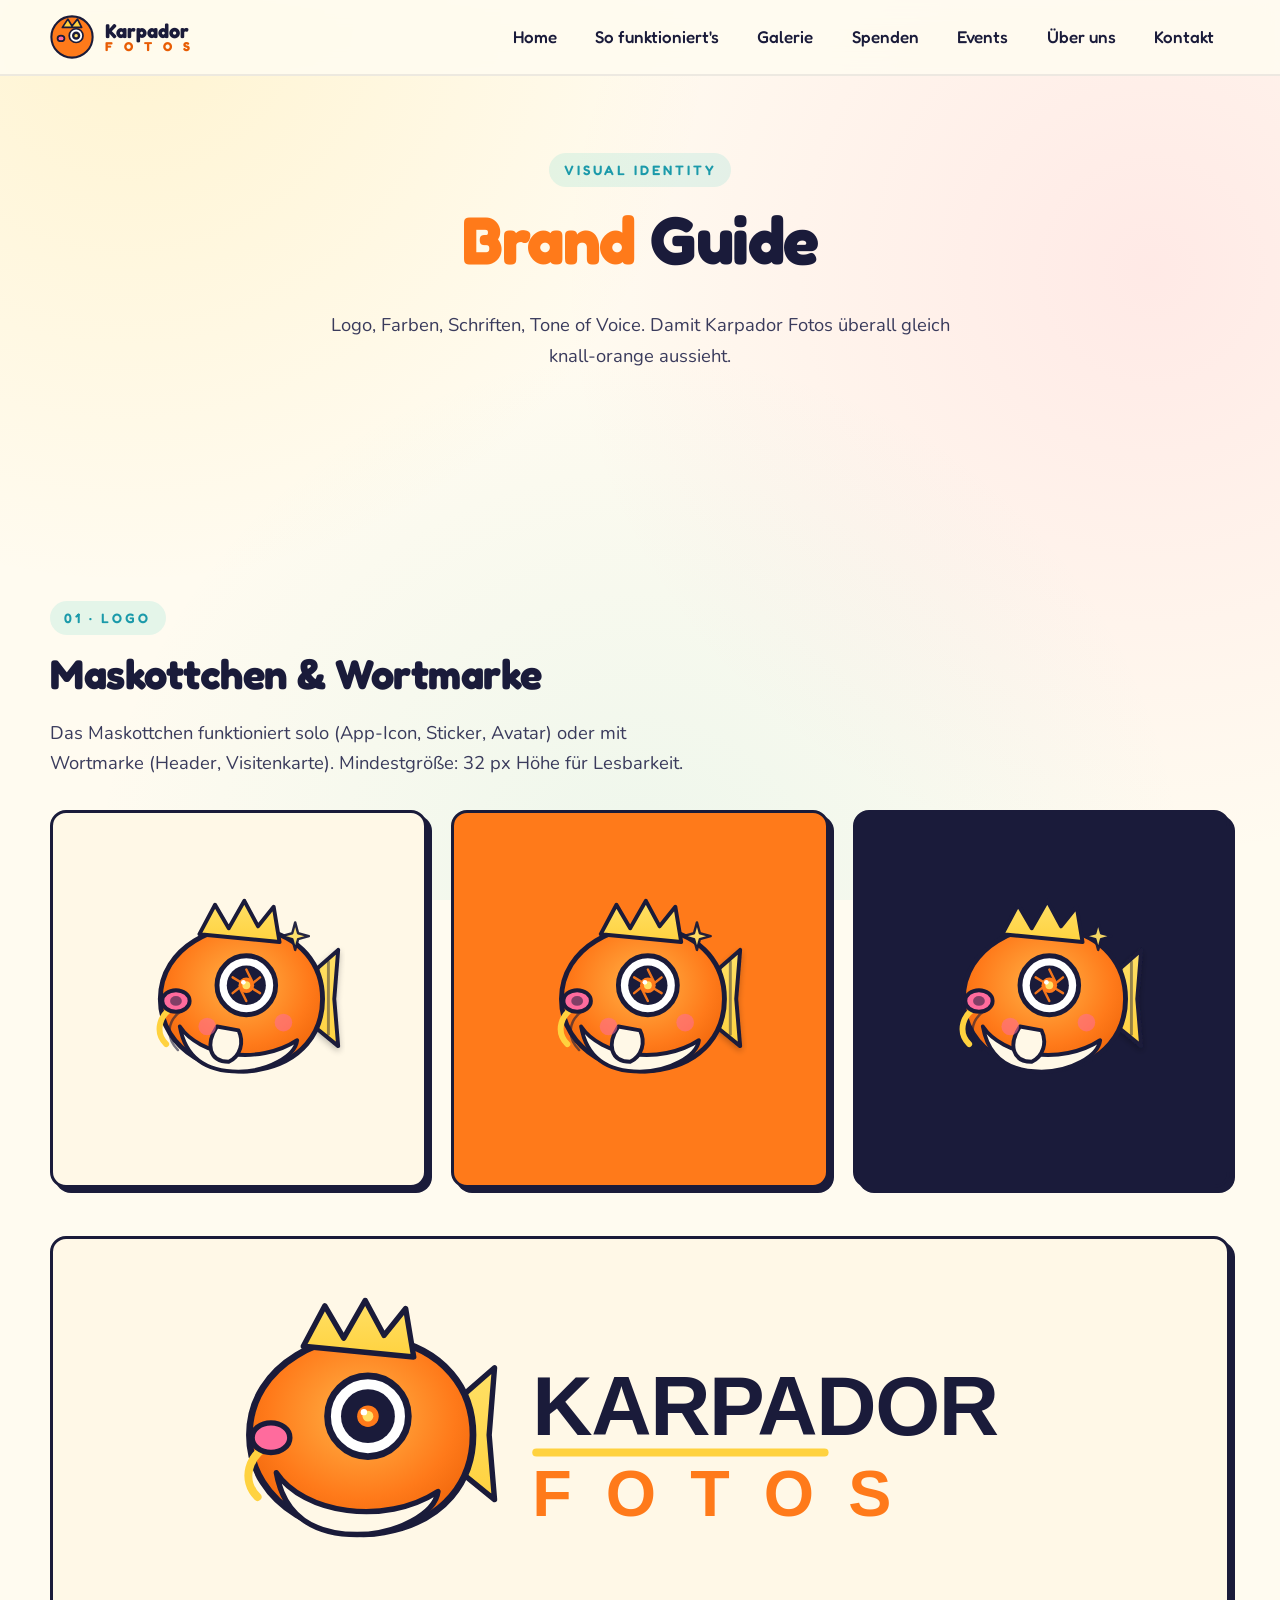
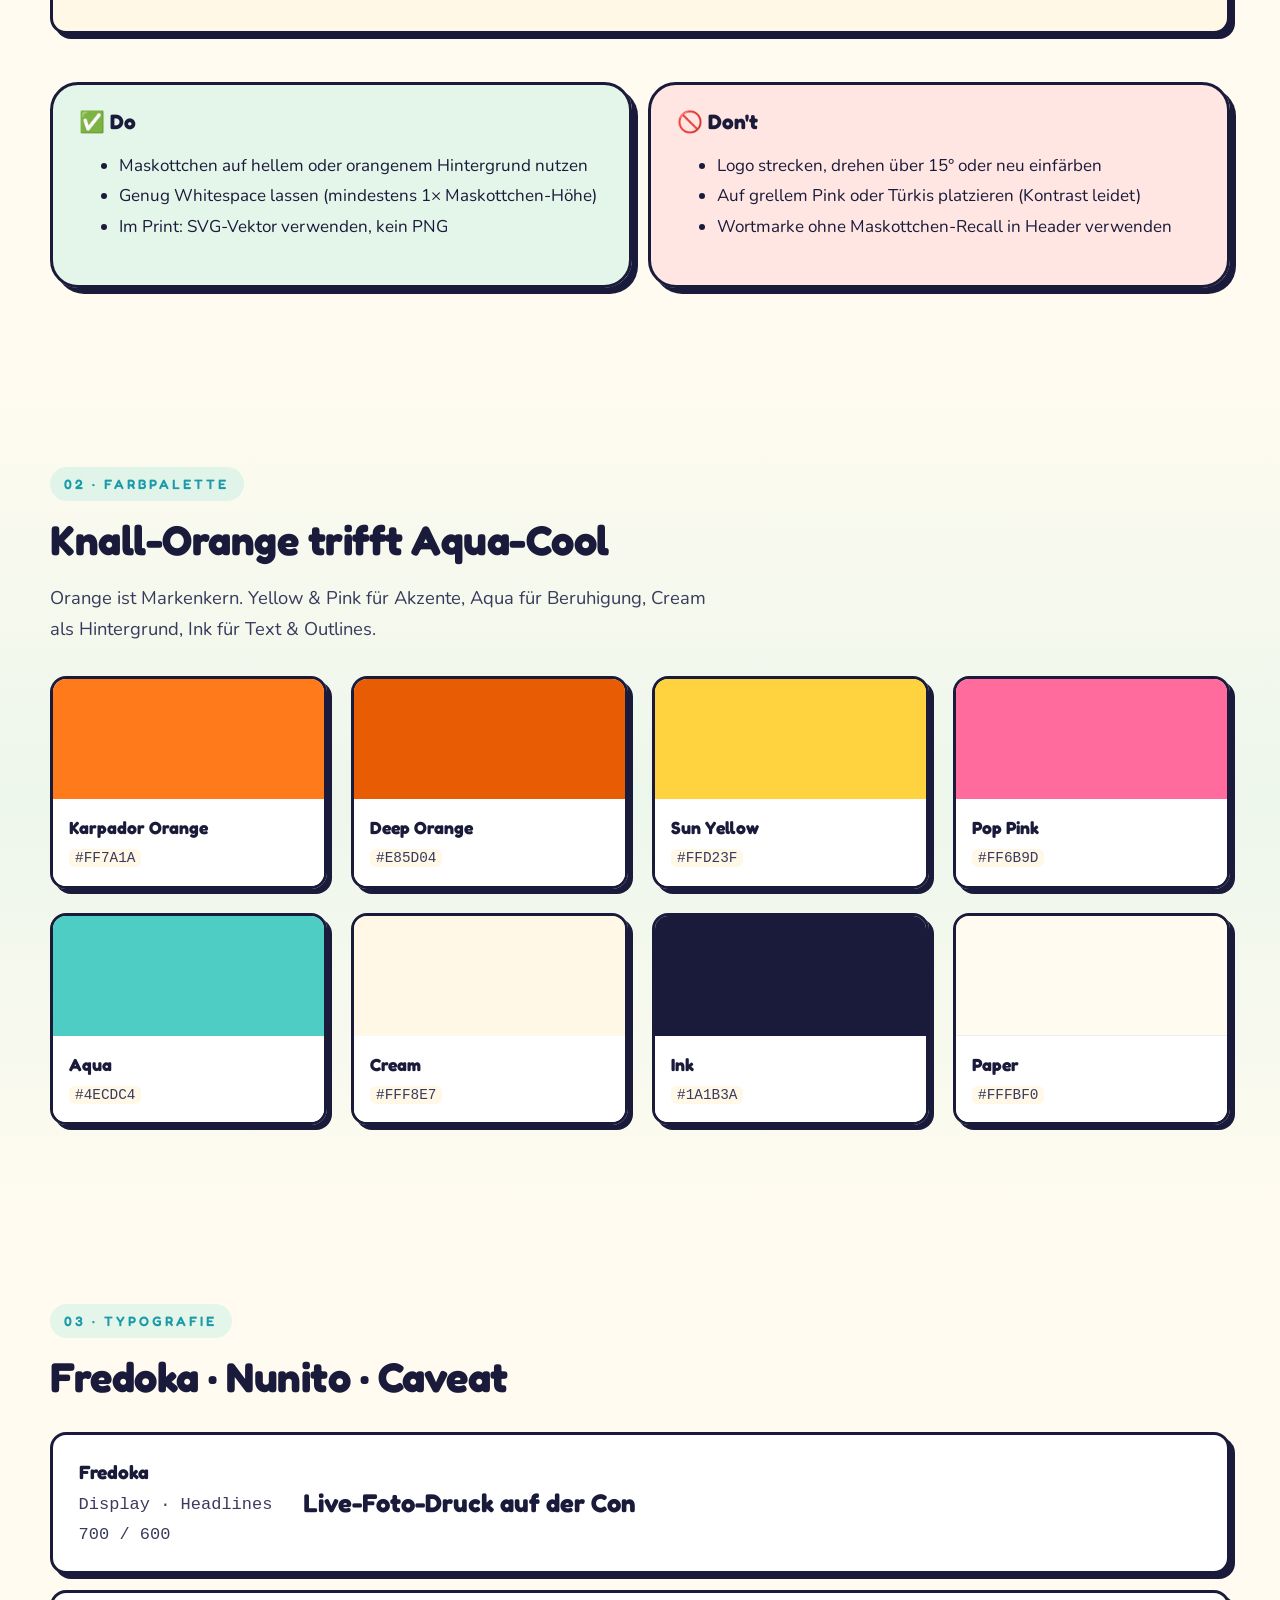
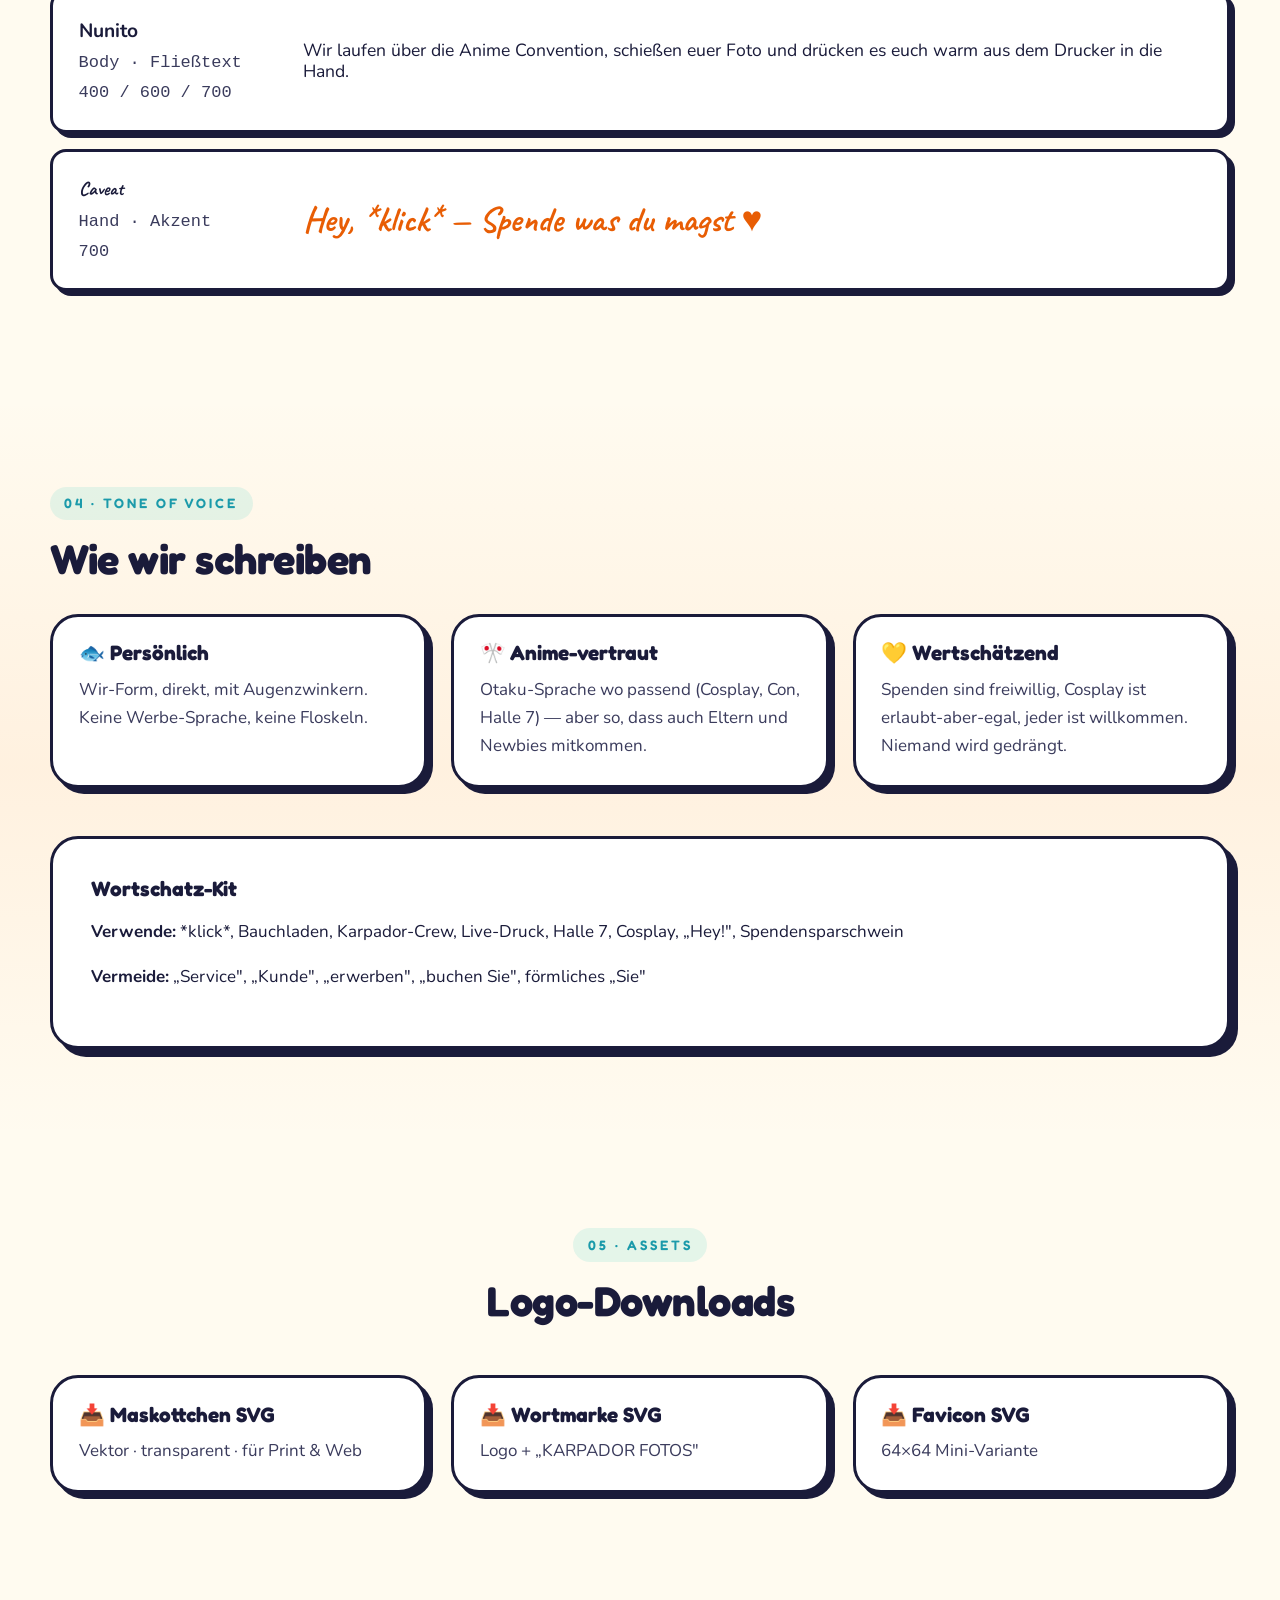
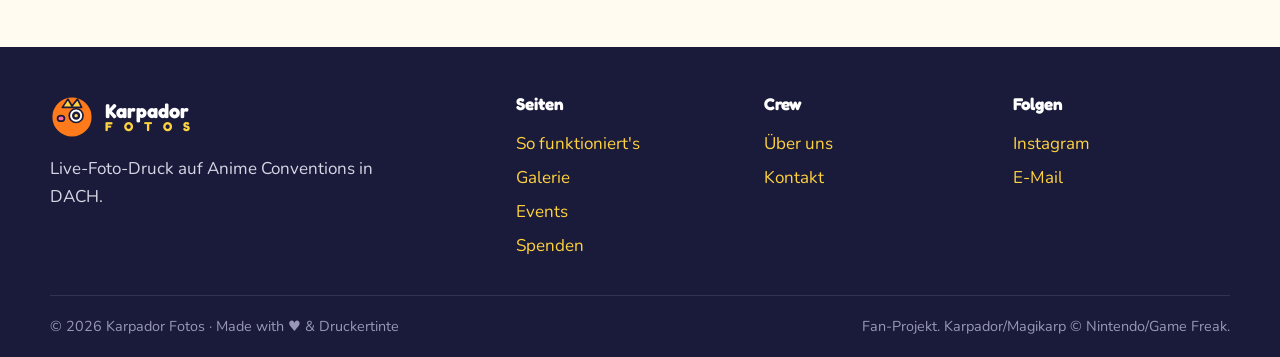
==== brand.html @ 67f91f90 "feat: add full Karpador Fotos convention photo booth website Add complete static website for the ani" ====
<!doctype html>
<html lang="de">
<head>
  <meta charset="utf-8" />
  <meta name="viewport" content="width=device-width, initial-scale=1" />
  <title>Brand Guide — Karpador Fotos</title>
  <meta name="description" content="Logo, Farben, Typografie, Tone of Voice — die visuelle Identität von Karpador Fotos." />
  <link rel="icon" type="image/svg+xml" href="assets/favicon.svg" />
  <link rel="preconnect" href="https://fonts.googleapis.com" />
  <link rel="preconnect" href="https://fonts.gstatic.com" crossorigin />
  <link href="https://fonts.googleapis.com/css2?family=Fredoka:wght@500;600;700&family=Nunito:wght@400;600;700&family=Caveat:wght@700&display=swap" rel="stylesheet" />
  <link rel="stylesheet" href="styles.css" />
  <style>
    .swatch {
      border: 3px solid var(--ink); border-radius: var(--radius); overflow: hidden;
      box-shadow: 5px 5px 0 var(--ink);
    }
    .swatch .top { height: 120px; }
    .swatch .meta {
      padding: .9rem 1rem; background: #fff;
      font-family: var(--font-display);
    }
    .swatch .meta b { display: block; font-size: 1.1rem; }
    .swatch .meta code {
      background: var(--cream); padding: 1px 6px; border-radius: 6px;
      font-size: .9rem; color: var(--ink-soft);
    }

    .type-row {
      display: grid; grid-template-columns: 200px 1fr; gap: 1.5rem;
      align-items: center;
      padding: 1.4rem 1.6rem;
      border: 3px solid var(--ink); border-radius: var(--radius);
      background: #fff; box-shadow: 5px 5px 0 var(--ink);
      margin-bottom: 1rem;
    }
    @media (max-width: 700px) { .type-row { grid-template-columns: 1fr; } }
    .type-row .meta { font-family: var(--font-display); }
    .type-row .meta b { display:block; font-size: 1.2rem; }
    .type-row .meta code { color: var(--ink-soft); }
    .type-row .demo { font-size: 1.6rem; line-height: 1.2; }

    .logo-card {
      border: 3px solid var(--ink); border-radius: var(--radius);
      padding: 2rem; display: grid; place-items: center;
      background: var(--cream); box-shadow: 5px 5px 0 var(--ink);
      aspect-ratio: 1/1;
    }
    .logo-card.dark { background: var(--ink); }
    .logo-card.orange { background: var(--orange); }
    .logo-card img { max-width: 70%; }

    .do-dont {
      display: grid; gap: 1rem; grid-template-columns: 1fr 1fr;
    }
    @media (max-width: 700px) { .do-dont { grid-template-columns: 1fr; } }
    .do-dont .card { border-color: var(--ink); }
    .do-dont .card.do { background: rgba(78,205,196,.15); }
    .do-dont .card.dont { background: rgba(255,107,157,.15); }
  </style>
</head>
<body>

<header class="nav">
  <div class="container nav-inner">
    <a class="brand" href="index.html">
      <img src="assets/favicon.svg" alt="" />
      <span class="brand-text"><span>Karpador</span><span>F O T O S</span></span>
    </a>
    <button class="nav-toggle" aria-label="Menü"><span></span></button>
    <nav>
      <ul class="nav-links">
        <li><a href="index.html">Home</a></li>
        <li><a href="so-funktionierts.html">So funktioniert's</a></li>
        <li><a href="galerie.html">Galerie</a></li>
        <li><a href="spenden.html">Spenden</a></li>
        <li><a href="events.html">Events</a></li>
        <li><a href="ueber-uns.html">Über uns</a></li>
        <li><a href="kontakt.html">Kontakt</a></li>
      </ul>
    </nav>
  </div>
</header>

<section class="hero">
  <div class="container">
    <div class="section-head reveal">
      <span class="eyebrow">Visual Identity</span>
      <h1><span style="color:var(--orange)">Brand</span> Guide</h1>
      <p class="lead" style="margin: 0 auto;">Logo, Farben, Schriften, Tone of Voice. Damit Karpador Fotos überall gleich knall-orange aussieht.</p>
    </div>
  </div>
</section>

<!-- LOGO -->
<section>
  <div class="container">
    <span class="eyebrow">01 · Logo</span>
    <h2>Maskottchen & Wortmarke</h2>
    <p class="lead">Das Maskottchen funktioniert solo (App-Icon, Sticker, Avatar) oder mit Wortmarke (Header, Visitenkarte). Mindestgröße: 32 px Höhe für Lesbarkeit.</p>

    <div class="grid cols-3 mt-2">
      <div class="logo-card"><img src="assets/logo.svg" alt="" /></div>
      <div class="logo-card orange"><img src="assets/logo.svg" alt="" /></div>
      <div class="logo-card dark"><img src="assets/logo.svg" alt="" /></div>
    </div>

    <div class="logo-card mt-3" style="aspect-ratio: auto; padding: 3rem;">
      <img src="assets/wordmark.svg" alt="Karpador Fotos Wortmarke" style="max-width: 80%;" />
    </div>

    <div class="do-dont mt-3">
      <div class="card do">
        <h3>✅ Do</h3>
        <ul style="line-height: 1.8;">
          <li>Maskottchen auf hellem oder orangenem Hintergrund nutzen</li>
          <li>Genug Whitespace lassen (mindestens 1× Maskottchen-Höhe)</li>
          <li>Im Print: SVG-Vektor verwenden, kein PNG</li>
        </ul>
      </div>
      <div class="card dont">
        <h3>🚫 Don't</h3>
        <ul style="line-height: 1.8;">
          <li>Logo strecken, drehen über 15° oder neu einfärben</li>
          <li>Auf grellem Pink oder Türkis platzieren (Kontrast leidet)</li>
          <li>Wortmarke ohne Maskottchen-Recall in Header verwenden</li>
        </ul>
      </div>
    </div>
  </div>
</section>

<!-- COLOR -->
<section class="section-aqua">
  <div class="container">
    <span class="eyebrow">02 · Farbpalette</span>
    <h2>Knall-Orange trifft Aqua-Cool</h2>
    <p class="lead">Orange ist Markenkern. Yellow & Pink für Akzente, Aqua für Beruhigung, Cream als Hintergrund, Ink für Text & Outlines.</p>

    <div class="grid cols-4 mt-2">
      <div class="swatch"><div class="top" style="background:#FF7A1A"></div><div class="meta"><b>Karpador Orange</b><code>#FF7A1A</code></div></div>
      <div class="swatch"><div class="top" style="background:#E85D04"></div><div class="meta"><b>Deep Orange</b><code>#E85D04</code></div></div>
      <div class="swatch"><div class="top" style="background:#FFD23F"></div><div class="meta"><b>Sun Yellow</b><code>#FFD23F</code></div></div>
      <div class="swatch"><div class="top" style="background:#FF6B9D"></div><div class="meta"><b>Pop Pink</b><code>#FF6B9D</code></div></div>
      <div class="swatch"><div class="top" style="background:#4ECDC4"></div><div class="meta"><b>Aqua</b><code>#4ECDC4</code></div></div>
      <div class="swatch"><div class="top" style="background:#FFF8E7"></div><div class="meta"><b>Cream</b><code>#FFF8E7</code></div></div>
      <div class="swatch"><div class="top" style="background:#1A1B3A"></div><div class="meta"><b>Ink</b><code>#1A1B3A</code></div></div>
      <div class="swatch"><div class="top" style="background:#FFFBF0; border-bottom:1px solid #eee;"></div><div class="meta"><b>Paper</b><code>#FFFBF0</code></div></div>
    </div>
  </div>
</section>

<!-- TYPO -->
<section>
  <div class="container">
    <span class="eyebrow">03 · Typografie</span>
    <h2>Fredoka · Nunito · Caveat</h2>

    <div class="type-row mt-2">
      <div class="meta">
        <b style="font-family: 'Fredoka';">Fredoka</b>
        <code>Display · Headlines</code><br/>
        <code>700 / 600</code>
      </div>
      <div class="demo" style="font-family: 'Fredoka'; font-weight: 700;">
        Live-Foto-Druck auf der Con
      </div>
    </div>
    <div class="type-row">
      <div class="meta">
        <b style="font-family: 'Nunito';">Nunito</b>
        <code>Body · Fließtext</code><br/>
        <code>400 / 600 / 700</code>
      </div>
      <div class="demo" style="font-family: 'Nunito'; font-weight: 400; font-size: 1.1rem;">
        Wir laufen über die Anime Convention, schießen euer Foto und drücken es euch warm aus dem Drucker in die Hand.
      </div>
    </div>
    <div class="type-row">
      <div class="meta">
        <b style="font-family: 'Caveat';">Caveat</b>
        <code>Hand · Akzent</code><br/>
        <code>700</code>
      </div>
      <div class="demo" style="font-family: 'Caveat'; font-weight: 700; color: var(--orange-deep); font-size: 2.2rem;">
        Hey, *klick* — Spende was du magst ♥
      </div>
    </div>
  </div>
</section>

<!-- VOICE -->
<section class="section-orange">
  <div class="container">
    <span class="eyebrow">04 · Tone of Voice</span>
    <h2>Wie wir schreiben</h2>
    <div class="grid cols-3 mt-2">
      <div class="card">
        <h3>🐟 Persönlich</h3>
        <p>Wir-Form, direkt, mit Augenzwinkern. Keine Werbe-Sprache, keine Floskeln.</p>
      </div>
      <div class="card">
        <h3>🎌 Anime-vertraut</h3>
        <p>Otaku-Sprache wo passend (Cosplay, Con, Halle 7) — aber so, dass auch Eltern und Newbies mitkommen.</p>
      </div>
      <div class="card">
        <h3>💛 Wertschätzend</h3>
        <p>Spenden sind freiwillig, Cosplay ist erlaubt-aber-egal, jeder ist willkommen. Niemand wird gedrängt.</p>
      </div>
    </div>

    <div class="panel mt-3">
      <h3>Wortschatz-Kit</h3>
      <p><strong>Verwende:</strong> *klick*, Bauchladen, Karpador-Crew, Live-Druck, Halle 7, Cosplay, „Hey!", Spendensparschwein</p>
      <p><strong>Vermeide:</strong> „Service", „Kunde", „erwerben", „buchen Sie", förmliches „Sie"</p>
    </div>
  </div>
</section>

<!-- DOWNLOADS -->
<section>
  <div class="container">
    <div class="section-head">
      <span class="eyebrow">05 · Assets</span>
      <h2>Logo-Downloads</h2>
    </div>
    <div class="grid cols-3">
      <a class="card" href="assets/logo.svg" download>
        <h3>📥 Maskottchen SVG</h3>
        <p>Vektor · transparent · für Print & Web</p>
      </a>
      <a class="card" href="assets/wordmark.svg" download>
        <h3>📥 Wortmarke SVG</h3>
        <p>Logo + „KARPADOR FOTOS"</p>
      </a>
      <a class="card" href="assets/favicon.svg" download>
        <h3>📥 Favicon SVG</h3>
        <p>64×64 Mini-Variante</p>
      </a>
    </div>
  </div>
</section>

<footer class="footer">
  <div class="container">
    <div class="footer-grid">
      <div>
        <a class="brand" href="index.html">
          <img src="assets/favicon.svg" alt="" />
          <span class="brand-text"><span>Karpador</span><span>F O T O S</span></span>
        </a>
        <p style="margin-top:1rem; max-width: 36ch;">Live-Foto-Druck auf Anime Conventions in DACH.</p>
      </div>
      <div><h4>Seiten</h4><ul style="list-style:none; padding:0; margin:0; line-height:2;">
        <li><a href="so-funktionierts.html">So funktioniert's</a></li>
        <li><a href="galerie.html">Galerie</a></li>
        <li><a href="events.html">Events</a></li>
        <li><a href="spenden.html">Spenden</a></li>
      </ul></div>
      <div><h4>Crew</h4><ul style="list-style:none; padding:0; margin:0; line-height:2;">
        <li><a href="ueber-uns.html">Über uns</a></li>
        <li><a href="kontakt.html">Kontakt</a></li>
      </ul></div>
      <div><h4>Folgen</h4><ul style="list-style:none; padding:0; margin:0; line-height:2;">
        <li><a href="#">Instagram</a></li>
        <li><a href="mailto:hallo@karpador-fotos.de">E-Mail</a></li>
      </ul></div>
    </div>
    <div class="footer-bottom">
      <span>© 2026 Karpador Fotos · Made with ♥ & Druckertinte</span>
      <span>Fan-Projekt. Karpador/Magikarp © Nintendo/Game Freak.</span>
    </div>
  </div>
</footer>
<script src="script.js"></script>
</body>
</html>
---- styles.css ----
/* ==========================================================================
   Karpador Fotos — Brand & Site Styles
   Colors:   Orange #FF7A1A · Deep #E85D04 · Yellow #FFD23F · Pink #FF6B9D
             Aqua #4ECDC4 · Cream #FFF8E7 · Ink #1A1B3A
   Type:     Fredoka (Display) · Nunito (Body) · Caveat (Hand)
   ========================================================================== */

:root {
  --orange:        #FF7A1A;
  --orange-deep:   #E85D04;
  --orange-soft:   #FFB347;
  --yellow:        #FFD23F;
  --yellow-soft:   #FFE066;
  --pink:          #FF6B9D;
  --aqua:          #4ECDC4;
  --aqua-deep:     #1B9AAA;
  --cream:         #FFF8E7;
  --paper:         #FFFBF0;
  --ink:           #1A1B3A;
  --ink-soft:      #3A3B5C;
  --muted:         #6E7095;

  --font-display:  "Fredoka", "Trebuchet MS", system-ui, sans-serif;
  --font-body:     "Nunito", system-ui, -apple-system, sans-serif;
  --font-hand:     "Caveat", "Comic Sans MS", cursive;

  --radius-sm:     8px;
  --radius:        16px;
  --radius-lg:     28px;
  --radius-pill:   999px;

  --shadow-sm:     0 2px 6px rgba(26,27,58,.08);
  --shadow:        0 8px 30px rgba(26,27,58,.10);
  --shadow-lg:     0 24px 60px rgba(26,27,58,.18);

  --container:     1180px;
  --gap:           clamp(1rem, 2vw, 1.5rem);
}

/* ---------- Reset ---------- */
*,*::before,*::after { box-sizing: border-box; }
html { scroll-behavior: smooth; -webkit-text-size-adjust: 100%; }
body {
  margin: 0;
  font-family: var(--font-body);
  font-size: 17px;
  line-height: 1.65;
  color: var(--ink);
  background: var(--paper);
  background-image:
    radial-gradient(circle at 10% 0%, rgba(255,210,63,.18), transparent 40%),
    radial-gradient(circle at 90% 30%, rgba(255,107,157,.12), transparent 45%),
    radial-gradient(circle at 50% 100%, rgba(78,205,196,.10), transparent 50%);
  background-attachment: fixed;
  min-height: 100vh;
}
img, svg { max-width: 100%; display: block; }
a { color: var(--orange-deep); text-decoration: none; }
a:hover { color: var(--orange); text-decoration: underline; text-underline-offset: 3px; }

/* ---------- Typography ---------- */
h1,h2,h3,h4 {
  font-family: var(--font-display);
  font-weight: 700;
  line-height: 1.1;
  margin: 0 0 .5em;
  color: var(--ink);
}
h1 { font-size: clamp(2.4rem, 5.5vw, 4.2rem); letter-spacing: -1.5px; }
h2 { font-size: clamp(1.8rem, 3.6vw, 2.6rem); letter-spacing: -.5px; }
h3 { font-size: 1.3rem; }
.hand { font-family: var(--font-hand); font-weight: 700; color: var(--orange-deep); }
.eyebrow {
  display: inline-block;
  font-family: var(--font-display);
  font-weight: 600;
  text-transform: uppercase;
  letter-spacing: 3px;
  font-size: .85rem;
  color: var(--aqua-deep);
  background: rgba(78,205,196,.15);
  padding: .35rem .9rem;
  border-radius: var(--radius-pill);
  margin-bottom: 1rem;
}
.lead { font-size: 1.15rem; color: var(--ink-soft); max-width: 60ch; }

/* ---------- Layout ---------- */
.container { width: min(100% - 2rem, var(--container)); margin-inline: auto; }
section { padding: clamp(3rem, 7vw, 6rem) 0; position: relative; }
.section-head { text-align: center; margin-bottom: clamp(2rem, 4vw, 3.5rem); }
.section-head .lead { margin: 0 auto; }

.grid { display: grid; gap: var(--gap); }
.grid.cols-2 { grid-template-columns: repeat(2, 1fr); }
.grid.cols-3 { grid-template-columns: repeat(3, 1fr); }
.grid.cols-4 { grid-template-columns: repeat(4, 1fr); }
@media (max-width: 900px) {
  .grid.cols-3, .grid.cols-4 { grid-template-columns: repeat(2, 1fr); }
}
@media (max-width: 600px) {
  .grid.cols-2, .grid.cols-3, .grid.cols-4 { grid-template-columns: 1fr; }
}

/* ---------- Buttons ---------- */
.btn {
  display: inline-flex; align-items: center; gap: .6rem;
  padding: .9rem 1.6rem;
  font-family: var(--font-display); font-weight: 600; font-size: 1rem;
  border-radius: var(--radius-pill);
  border: 3px solid var(--ink);
  background: var(--orange);
  color: var(--ink);
  cursor: pointer;
  transition: transform .15s ease, box-shadow .15s ease, background .2s;
  box-shadow: 4px 4px 0 var(--ink);
  text-decoration: none;
}
.btn:hover { transform: translate(-2px, -2px); box-shadow: 6px 6px 0 var(--ink); text-decoration: none; }
.btn:active { transform: translate(2px, 2px); box-shadow: 1px 1px 0 var(--ink); }
.btn.secondary { background: var(--cream); }
.btn.pink { background: var(--pink); color: #fff; }
.btn.yellow { background: var(--yellow); }
.btn.ghost { background: transparent; box-shadow: none; }
.btn.ghost:hover { background: rgba(255,122,26,.1); box-shadow: none; transform: none; }

/* ---------- Navigation ---------- */
.nav {
  position: sticky; top: 0; z-index: 50;
  background: rgba(255,251,240,.92);
  backdrop-filter: saturate(150%) blur(12px);
  border-bottom: 2px solid rgba(26,27,58,.08);
}
.nav-inner {
  display: flex; align-items: center; justify-content: space-between;
  padding: .9rem 0;
}
.brand { display: flex; align-items: center; gap: .7rem; font-family: var(--font-display); font-weight: 700; color: var(--ink); text-decoration: none; font-size: 1.25rem; }
.brand:hover { text-decoration: none; }
.brand img { width: 44px; height: 44px; }
.brand-text { display: flex; flex-direction: column; line-height: 1; }
.brand-text span:last-child { color: var(--orange-deep); font-size: .8rem; letter-spacing: 4px; }

.nav-links { display: flex; gap: .4rem; align-items: center; list-style: none; margin: 0; padding: 0; }
.nav-links a {
  display: inline-block;
  padding: .55rem 1rem;
  border-radius: var(--radius-pill);
  font-family: var(--font-display); font-weight: 500;
  color: var(--ink); text-decoration: none;
  transition: background .15s, color .15s;
}
.nav-links a:hover { background: rgba(255,122,26,.12); color: var(--orange-deep); text-decoration: none; }
.nav-links a.active { background: var(--ink); color: #fff; }
.nav-toggle {
  display: none; background: var(--orange); border: 3px solid var(--ink);
  width: 44px; height: 44px; border-radius: 12px;
  cursor: pointer; padding: 0; box-shadow: 3px 3px 0 var(--ink);
}
.nav-toggle span, .nav-toggle span::before, .nav-toggle span::after {
  display: block; width: 22px; height: 3px; background: var(--ink); margin: auto; border-radius: 2px; position: relative; content: '';
}
.nav-toggle span::before { position: absolute; top: -7px; left: 0; }
.nav-toggle span::after  { position: absolute; top:  7px; left: 0; }

@media (max-width: 820px) {
  .nav-toggle {
    display: inline-flex; align-items: center; justify-content: center;
    margin-left: auto;        /* push burger to far right */
    order: 2;                  /* burger after brand, before empty <nav> */
  }
  .nav-inner > nav { order: 3; }
  .nav-links {
    position: absolute;
    top: 100%; left: 0; right: 0;
    flex-direction: column; align-items: stretch;
    background: var(--paper);
    border-bottom: 3px solid var(--ink);
    box-shadow: 0 14px 28px rgba(26,27,58,.14);
    padding: 1rem; gap: .25rem;
    z-index: 60;
    /* Hidden state: invisible, untouchable, slightly raised for animation */
    opacity: 0;
    visibility: hidden;
    transform: translateY(-8px);
    pointer-events: none;
    transition: opacity .2s ease, transform .2s ease, visibility .2s ease;
  }
  .nav.open .nav-links {
    opacity: 1;
    visibility: visible;
    transform: translateY(0);
    pointer-events: auto;
  }
}

/* ---------- Hero ---------- */
.hero {
  padding: clamp(2.5rem, 6vw, 5rem) 0 clamp(3rem, 7vw, 6rem);
  position: relative; overflow: hidden;
}
.hero-grid {
  display: grid; gap: clamp(2rem, 4vw, 4rem);
  grid-template-columns: 1.1fr .9fr; align-items: center;
}
@media (max-width: 900px) { .hero-grid { grid-template-columns: 1fr; text-align: center; }
  .hero-cta { justify-content: center; }
}
.hero h1 .accent { color: var(--orange); display: inline-block; transform: rotate(-2deg); }
.hero h1 .accent2 { color: var(--pink); }
.hero p.lead { margin-top: 1.2rem; }
.hero-cta { display: flex; gap: 1rem; margin-top: 2rem; flex-wrap: wrap; }
.hero-meta {
  display: flex; gap: 1.6rem; margin-top: 2.4rem; flex-wrap: wrap;
  font-family: var(--font-display); color: var(--ink-soft);
}
.hero-meta strong { color: var(--orange-deep); font-size: 1.4rem; display: block; }
.hero-art {
  position: relative; aspect-ratio: 1 / 1;
  display: grid; place-items: center;
}
.hero-art .bubble {
  position: absolute; border-radius: 50%;
  background: radial-gradient(circle at 30% 30%, rgba(255,255,255,.7), rgba(78,205,196,.18));
  border: 2px solid rgba(78,205,196,.35);
  animation: bob 6s ease-in-out infinite;
}
.hero-art .bubble.b1 { width: 60px; height: 60px; top: 8%; right: 18%; }
.hero-art .bubble.b2 { width: 35px; height: 35px; top: 30%; left: 5%; animation-delay: -2s; }
.hero-art .bubble.b3 { width: 90px; height: 90px; bottom: 8%; right: 6%; animation-delay: -4s; }
.hero-art .mascot { width: 78%; animation: float 5s ease-in-out infinite; filter: drop-shadow(0 20px 30px rgba(232,93,4,.25)); }
.hero-art .sticker {
  position: absolute; font-family: var(--font-hand); font-size: 1.6rem; font-weight: 700; color: var(--ink);
  background: var(--yellow); padding: .5rem 1.1rem; border: 3px solid var(--ink); border-radius: 18px; box-shadow: 4px 4px 0 var(--ink);
  transform: rotate(-8deg); top: 6%; left: -2%;
}
.hero-art .sticker.alt { background: var(--pink); color: #fff; top: auto; left: auto; bottom: 6%; right: -2%; transform: rotate(6deg); }

@keyframes float { 0%,100% { transform: translateY(0); } 50% { transform: translateY(-14px); } }
@keyframes bob   { 0%,100% { transform: translateY(0) scale(1); } 50% { transform: translateY(-10px) scale(1.05); } }

/* ---------- Card ---------- */
.card {
  background: #fff;
  border: 3px solid var(--ink);
  border-radius: var(--radius-lg);
  padding: 1.6rem;
  box-shadow: 6px 6px 0 var(--ink);
  transition: transform .18s ease, box-shadow .18s ease;
}
.card:hover { transform: translate(-3px, -3px); box-shadow: 9px 9px 0 var(--ink); }
.card .icon {
  width: 72px; height: 72px; border-radius: 22px;
  display: grid; place-items: center;
  background: var(--cream); border: 3px solid var(--ink);
  margin-bottom: 1rem;
}
.card .icon img { width: 44px; height: 44px; }
.card .step {
  position: absolute; top: -18px; left: -18px;
  width: 44px; height: 44px; border-radius: 50%;
  display: grid; place-items: center;
  background: var(--orange); color: #fff;
  font-family: var(--font-display); font-weight: 700;
  border: 3px solid var(--ink); box-shadow: 3px 3px 0 var(--ink);
}
.card { position: relative; }
.card h3 { margin-top: 0; }
.card p { color: var(--ink-soft); margin: 0; }

/* ---------- Sections / Variants ---------- */
.section-orange { background: linear-gradient(180deg, transparent, rgba(255,122,26,.08), transparent); }
.section-aqua   { background: linear-gradient(180deg, transparent, rgba(78,205,196,.10), transparent); }
.section-pink   { background: linear-gradient(180deg, transparent, rgba(255,107,157,.10), transparent); }

.panel {
  background: #fff; border: 3px solid var(--ink); border-radius: var(--radius-lg);
  padding: clamp(1.5rem, 3vw, 2.5rem); box-shadow: 8px 8px 0 var(--ink);
}

/* ---------- Gallery ---------- */
.gallery {
  display: grid; gap: 1rem;
  grid-template-columns: repeat(12, 1fr);
}
.gallery figure {
  margin: 0; border: 3px solid var(--ink); border-radius: var(--radius);
  overflow: hidden; background: #fff; box-shadow: 5px 5px 0 var(--ink);
  transition: transform .2s, box-shadow .2s;
  position: relative;
}
.gallery figure:hover { transform: translate(-3px, -3px); box-shadow: 8px 8px 0 var(--ink); }
.gallery figure img { width: 100%; height: 100%; object-fit: cover; aspect-ratio: 4 / 5; }
.gallery .tall   { grid-column: span 4; }
.gallery .wide   { grid-column: span 8; }
.gallery .medium { grid-column: span 6; }
.gallery .small  { grid-column: span 4; }
.gallery figure img.landscape { aspect-ratio: 4 / 3; }
@media (max-width: 800px) {
  .gallery .tall, .gallery .wide, .gallery .medium, .gallery .small { grid-column: span 12; }
}

/* ---------- Progress (Donation goal) ---------- */
.progress {
  height: 36px; background: var(--cream);
  border: 3px solid var(--ink); border-radius: var(--radius-pill);
  overflow: hidden; box-shadow: inset 2px 2px 0 rgba(0,0,0,.04);
}
.progress > span {
  display: block; height: 100%;
  background: linear-gradient(90deg, var(--yellow), var(--orange), var(--pink));
  border-radius: var(--radius-pill);
  position: relative; transition: width 1.2s ease;
}
.progress > span::after {
  content: ''; position: absolute; right: 6px; top: 50%; transform: translateY(-50%);
  width: 22px; height: 22px; border-radius: 50%; background: #fff;
  border: 2px solid var(--ink);
}

/* ---------- Event list ---------- */
.event {
  display: grid; grid-template-columns: 110px 1fr auto;
  align-items: center; gap: 1.4rem;
  padding: 1.2rem 1.4rem;
  background: #fff; border: 3px solid var(--ink); border-radius: var(--radius);
  box-shadow: 5px 5px 0 var(--ink);
  margin-bottom: 1rem;
}
.event .date {
  text-align: center; padding: .6rem .4rem;
  background: var(--orange); color: #fff;
  border: 3px solid var(--ink); border-radius: 14px;
  font-family: var(--font-display); font-weight: 700;
}
.event .date .day { display: block; font-size: 1.8rem; line-height: 1; }
.event .date .month { display: block; text-transform: uppercase; font-size: .8rem; letter-spacing: 2px; }
.event h3 { margin: 0 0 .2rem; }
.event .where { color: var(--muted); font-size: .95rem; }
.event .status {
  font-family: var(--font-display); font-weight: 600; font-size: .85rem;
  padding: .35rem .8rem; border-radius: var(--radius-pill);
  background: var(--cream); border: 2px solid var(--ink);
}
.event.past { opacity: .7; }
.event.past .date { background: var(--muted); }
@media (max-width: 600px) {
  .event { grid-template-columns: 1fr; text-align: center; }
}

/* ---------- Forms ---------- */
.form-row { display: grid; gap: 1rem; margin-bottom: 1rem; }
.form-row.two { grid-template-columns: 1fr 1fr; }
@media (max-width: 600px) { .form-row.two { grid-template-columns: 1fr; } }
label { display: block; font-family: var(--font-display); font-weight: 600; margin-bottom: .35rem; }
input, textarea, select {
  width: 100%; padding: .85rem 1rem;
  font: inherit; color: var(--ink);
  background: #fff;
  border: 3px solid var(--ink); border-radius: 14px;
  transition: box-shadow .15s, transform .15s;
}
input:focus, textarea:focus, select:focus {
  outline: none; box-shadow: 4px 4px 0 var(--orange); transform: translate(-2px,-2px);
}
textarea { min-height: 140px; resize: vertical; }

/* ---------- Footer ---------- */
.footer {
  background: var(--ink); color: #d6d6e6; padding: 3rem 0 2rem; margin-top: 4rem;
}
.footer a { color: var(--yellow); }
.footer-grid { display: grid; gap: 2rem; grid-template-columns: 2fr 1fr 1fr 1fr; }
@media (max-width: 800px) { .footer-grid { grid-template-columns: 1fr 1fr; } }
@media (max-width: 500px) { .footer-grid { grid-template-columns: 1fr; } }
.footer h4 { color: #fff; font-family: var(--font-display); margin-bottom: .8rem; }
.footer .brand { color: #fff; }
.footer .brand-text span:last-child { color: var(--yellow); }
.footer-bottom {
  border-top: 1px solid rgba(255,255,255,.1);
  margin-top: 2rem; padding-top: 1.2rem;
  font-size: .9rem; color: #9897b8;
  display: flex; justify-content: space-between; flex-wrap: wrap; gap: 1rem;
}

/* ---------- Util ---------- */
.center { text-align: center; }
.mt-2 { margin-top: 2rem; }
.mt-3 { margin-top: 3rem; }
.tag {
  display: inline-block; padding: .25rem .7rem; border-radius: var(--radius-pill);
  background: var(--yellow); color: var(--ink); font-family: var(--font-display); font-weight: 600;
  font-size: .85rem; border: 2px solid var(--ink);
}
.tag.pink { background: var(--pink); color: #fff; }
.tag.aqua { background: var(--aqua); color: var(--ink); }

/* ---------- Crew Avatars ---------- */
.avatar {
  width: 132px; height: 132px;
  margin: 0 auto 1.2rem;
  border-radius: 50%;
  border: 4px solid var(--ink);
  display: grid; place-items: center;
  box-shadow: 4px 4px 0 var(--ink);
  overflow: hidden;
  position: relative;
}
.avatar img { width: 88%; height: 88%; object-fit: contain; }
.avatar-orange { background: linear-gradient(160deg, #FFD7A8, #FF9B4D); }
.avatar-pink   { background: linear-gradient(160deg, #FFD2E0, #FF9BBE); }
.avatar-aqua   { background: linear-gradient(160deg, #C8F0EC, #7BD8D1); }

/* Reveal animation */
.reveal { opacity: 0; transform: translateY(20px); transition: opacity .6s ease, transform .6s ease; }
.reveal.visible { opacity: 1; transform: translateY(0); }
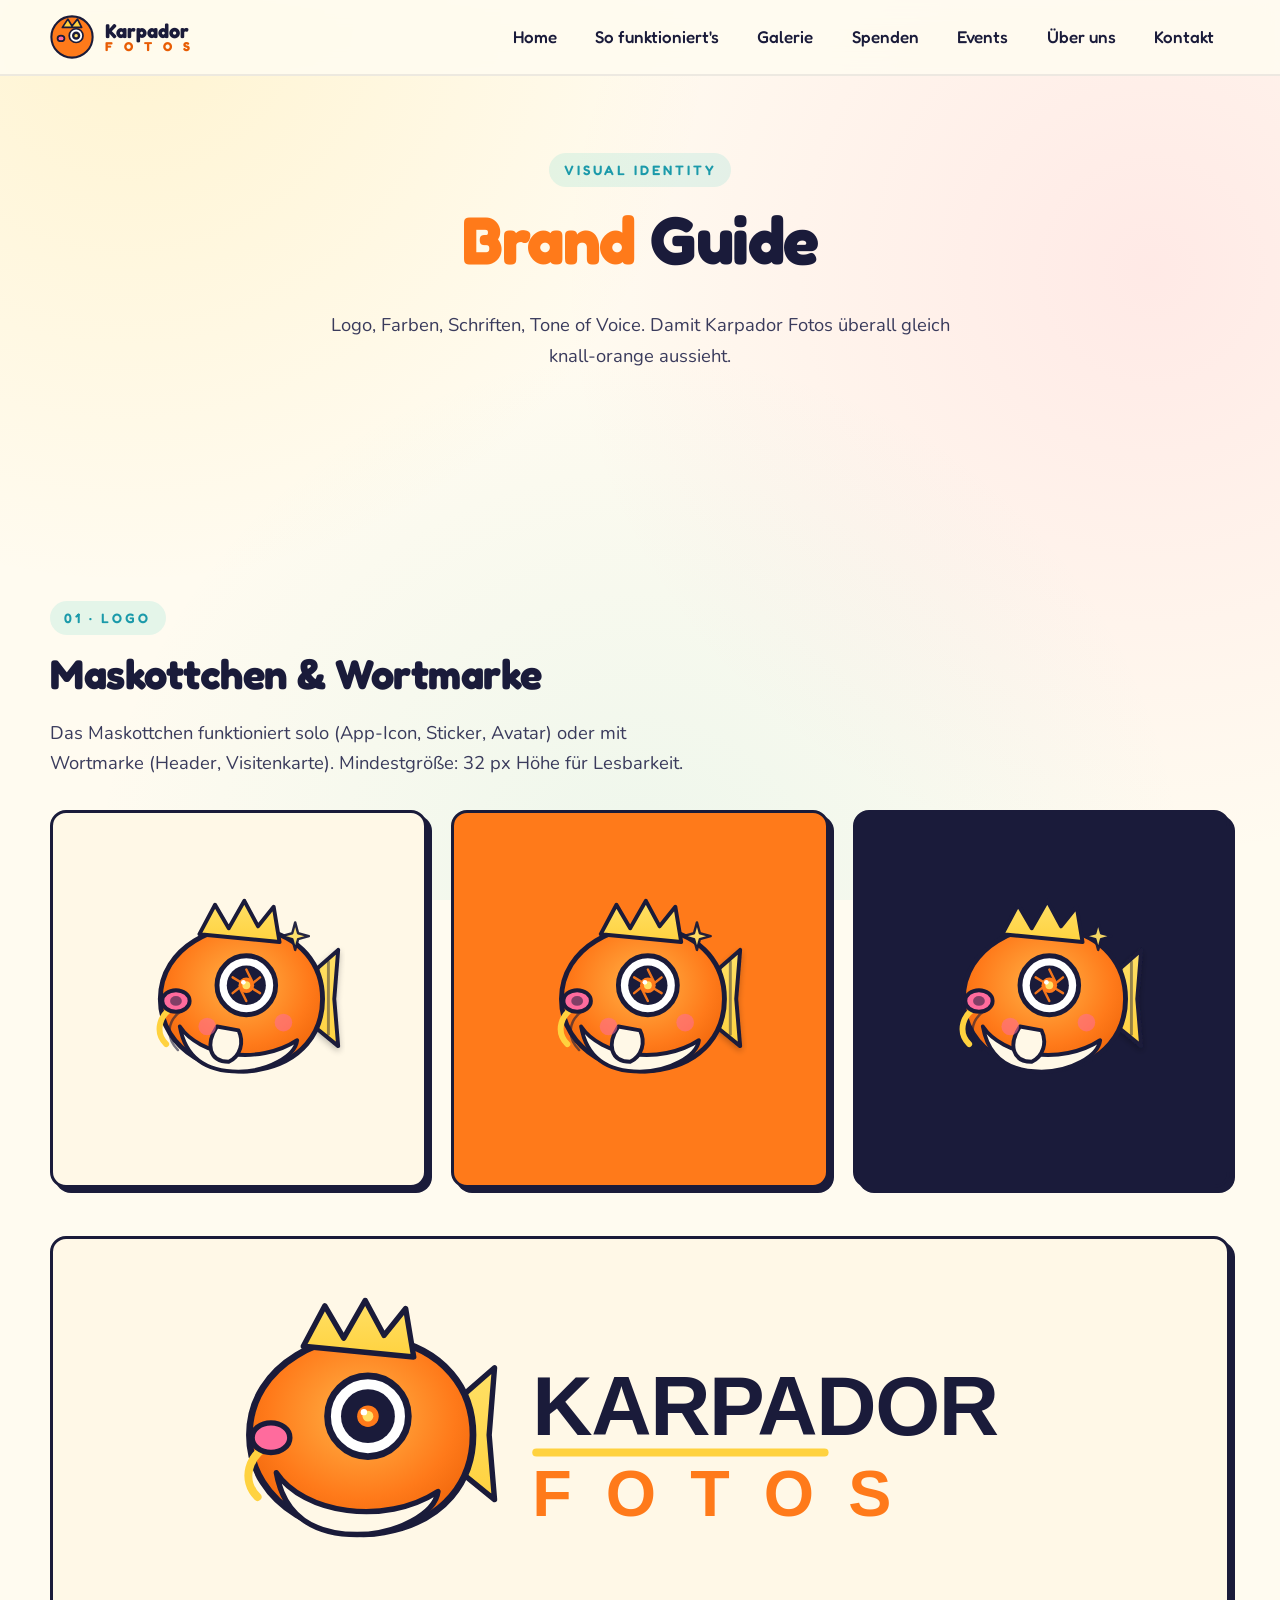
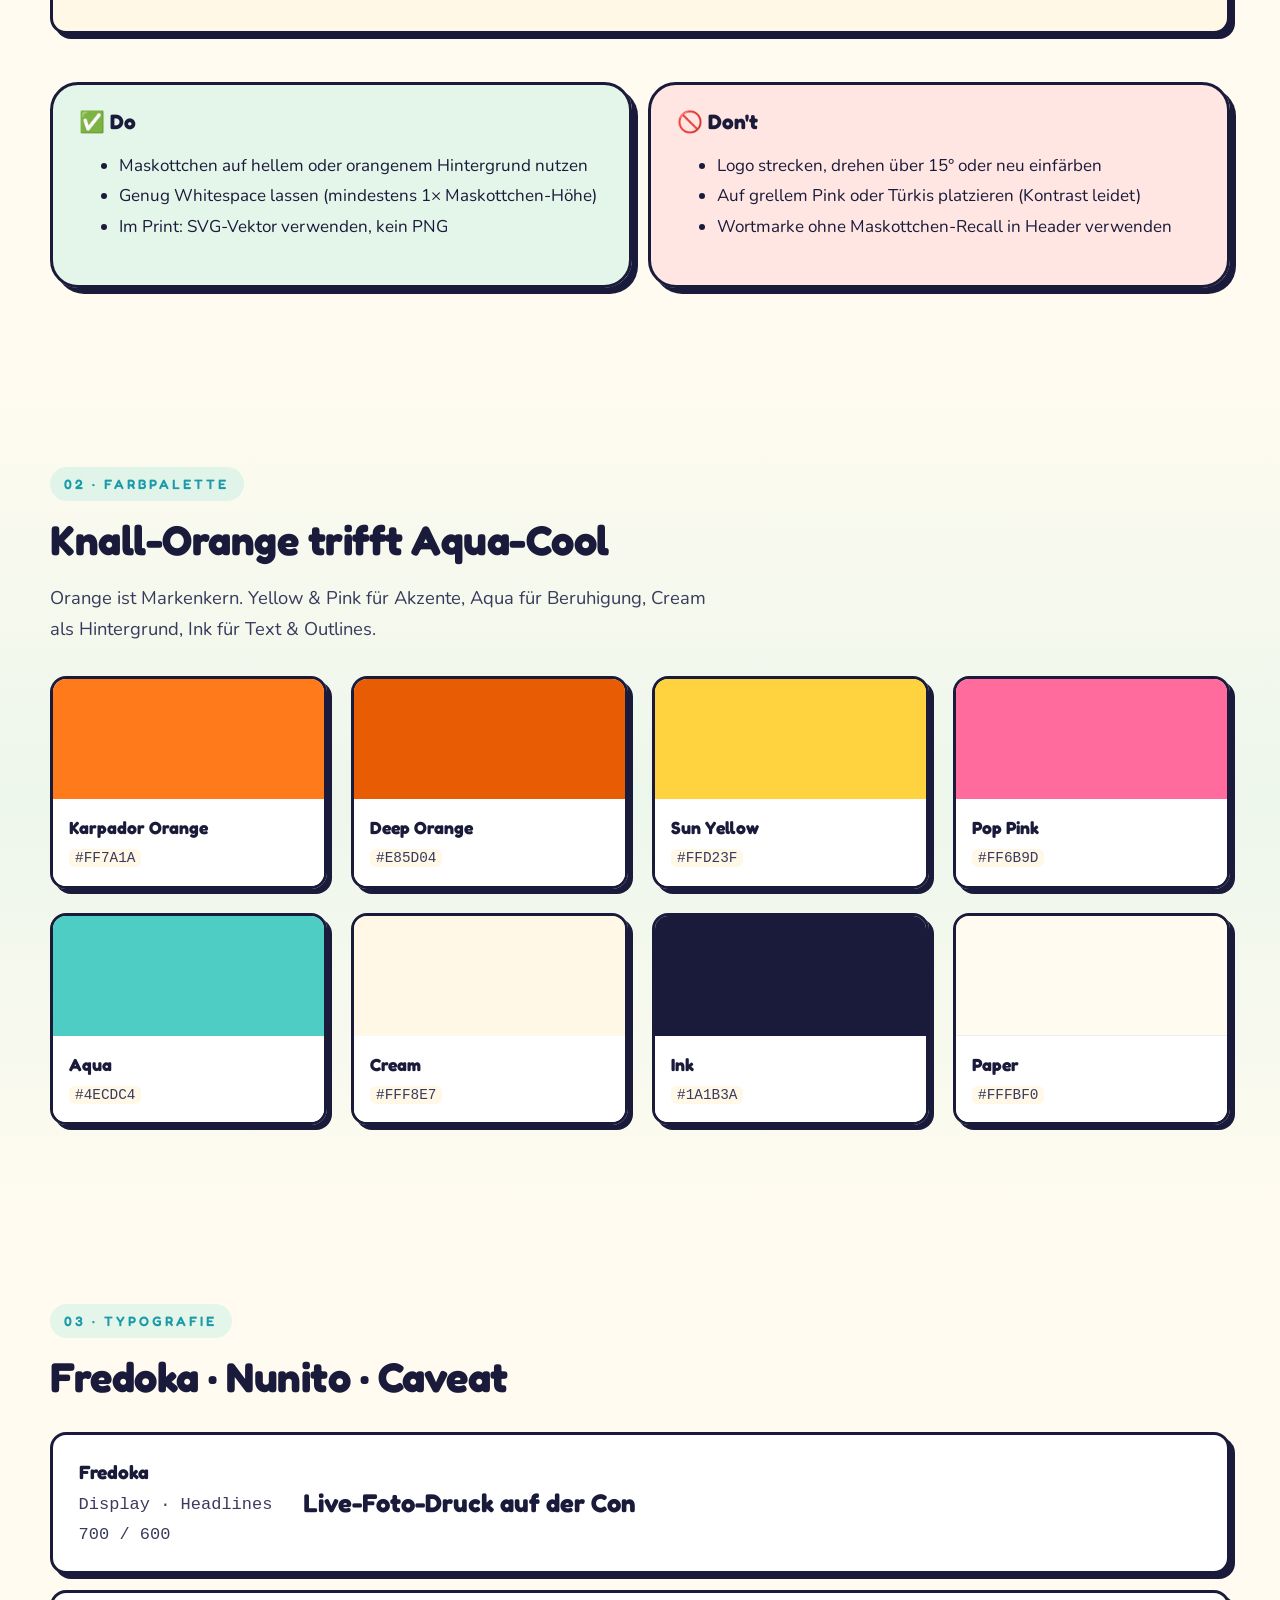
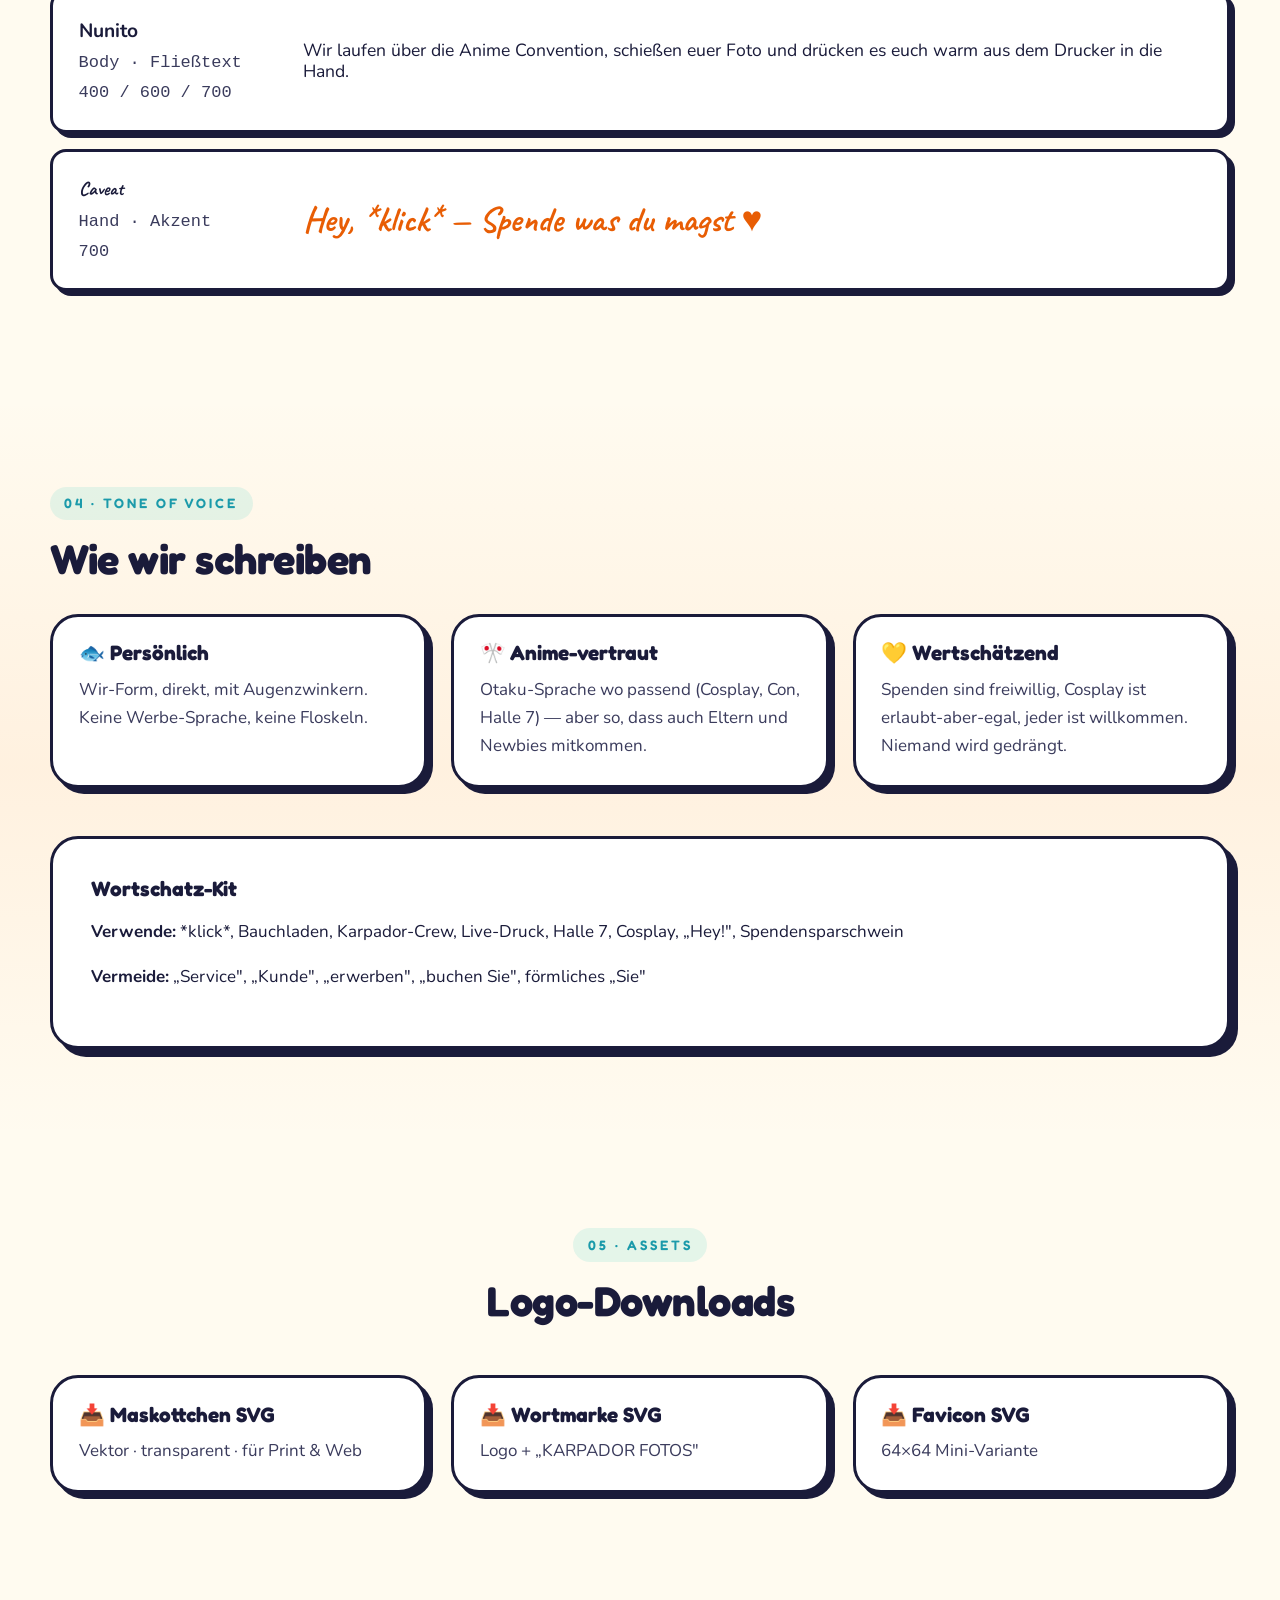
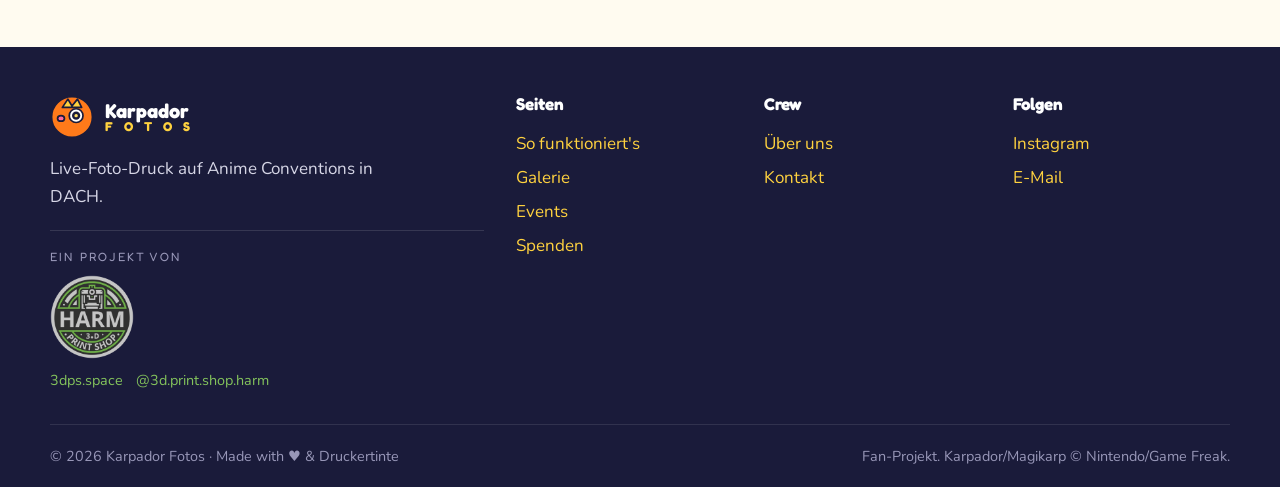
==== commit 2f9b45ef: "feat(website): add 3DPS parent brand integration across site Add 3D Print Shop Harm logo assets in P" ====
--- a/brand.html
+++ b/brand.html
@@ -250,6 +250,16 @@
           <span class="brand-text"><span>Karpador</span><span>F O T O S</span></span>
         </a>
         <p style="margin-top:1rem; max-width: 36ch;">Live-Foto-Druck auf Anime Conventions in DACH.</p>
+        <div class="dps-badge">
+          <div class="label">Ein Projekt von</div>
+          <a class="dps-wordmark" href="https://3dps.space" target="_blank" rel="noopener" style="display:block;">
+            <picture><source srcset="assets/3dps-logo.webp" type="image/webp"><img src="assets/3dps-logo.png" alt="3D Print Shop Harm" /></picture>
+          </a>
+          <div class="links">
+            <a href="https://3dps.space" target="_blank" rel="noopener">3dps.space</a>
+            <a href="https://www.instagram.com/3d.print.shop.harm/" target="_blank" rel="noopener">@3d.print.shop.harm</a>
+          </div>
+        </div>
       </div>
       <div><h4>Seiten</h4><ul style="list-style:none; padding:0; margin:0; line-height:2;">
         <li><a href="so-funktionierts.html">So funktioniert's</a></li>
--- a/styles.css
+++ b/styles.css
@@ -14,6 +14,9 @@
   --pink:          #FF6B9D;
   --aqua:          #4ECDC4;
   --aqua-deep:     #1B9AAA;
+  --lime:          #6DAF46;  /* 3DPS brand */
+  --lime-light:    #84C45C;
+  --lime-deep:     #4E8A30;
   --cream:         #FFF8E7;
   --paper:         #FFFBF0;
   --ink:           #1A1B3A;
@@ -395,6 +398,90 @@
 .tag.pink { background: var(--pink); color: #fff; }
 .tag.aqua { background: var(--aqua); color: var(--ink); }
 
+/* ---------- 3DPS (Parent Brand) ---------- */
+.section-dps {
+  background: linear-gradient(160deg, #1A1B3A 0%, #25264F 100%);
+  color: #E5E6F0;
+  border-top: 4px solid var(--lime);
+  border-bottom: 4px solid var(--lime);
+  position: relative;
+}
+.section-dps h2 { color: #fff; }
+.section-dps .eyebrow {
+  background: rgba(109,175,70,.15);
+  color: var(--lime-light);
+}
+.section-dps .lead { color: #BDBED2; }
+.section-dps a { color: var(--lime-light); }
+.dps-grid {
+  display: grid; gap: 2rem;
+  grid-template-columns: 1.1fr 1fr;
+  align-items: center;
+}
+@media (max-width: 800px) { .dps-grid { grid-template-columns: 1fr; text-align: center; }
+  .dps-grid .dps-cta { justify-content: center; }
+}
+.dps-wordmark {
+  color: #fff;
+  width: 220px;
+  max-width: 100%;
+  aspect-ratio: 1 / 1;
+  margin-bottom: 1rem;
+  display: block;
+  transition: transform .2s;
+}
+.dps-wordmark:hover { transform: rotate(-3deg) scale(1.04); }
+.dps-wordmark img { width: 100%; height: 100%; object-fit: contain; }
+.dps-cta {
+  display: flex; gap: .75rem; flex-wrap: wrap; margin-top: 1.4rem;
+}
+.dps-btn {
+  display: inline-flex; align-items: center; gap: .55rem;
+  padding: .8rem 1.4rem;
+  font-family: var(--font-display); font-weight: 600; font-size: .95rem;
+  border-radius: var(--radius-pill);
+  border: 2px solid var(--lime);
+  background: var(--lime); color: #fff;
+  cursor: pointer; transition: transform .15s, box-shadow .15s, background .2s;
+  text-decoration: none;
+}
+.dps-btn:hover { transform: translateY(-2px); background: var(--lime-light); text-decoration: none; }
+.dps-btn.ghost { background: transparent; color: var(--lime-light); }
+.dps-btn.ghost:hover { background: rgba(109,175,70,.15); color: #fff; }
+
+.dps-services {
+  display: flex; flex-wrap: wrap; gap: .5rem; margin-top: 1.2rem;
+}
+.dps-tag {
+  font-family: var(--font-display); font-weight: 500; font-size: .8rem;
+  padding: .3rem .8rem;
+  border-radius: var(--radius-pill);
+  background: rgba(109,175,70,.12);
+  color: var(--lime-light);
+  border: 1px solid rgba(109,175,70,.3);
+}
+
+/* Footer badge variant */
+.dps-badge {
+  margin-top: 1.2rem;
+  padding-top: 1rem;
+  border-top: 1px solid rgba(255,255,255,.12);
+}
+.dps-badge .label {
+  font-family: var(--font-display); font-size: .75rem;
+  letter-spacing: 2px; text-transform: uppercase;
+  color: #9897b8; margin-bottom: .5rem;
+}
+.dps-badge .dps-wordmark {
+  width: 84px;
+  margin: 0 0 .6rem;
+}
+.dps-badge .links {
+  font-size: .9rem;
+  display: flex; gap: .8rem; flex-wrap: wrap;
+}
+.dps-badge .links a { color: var(--lime-light); }
+
 /* ---------- Crew Avatars ---------- */
 .avatar {
   width: 132px; height: 132px;
